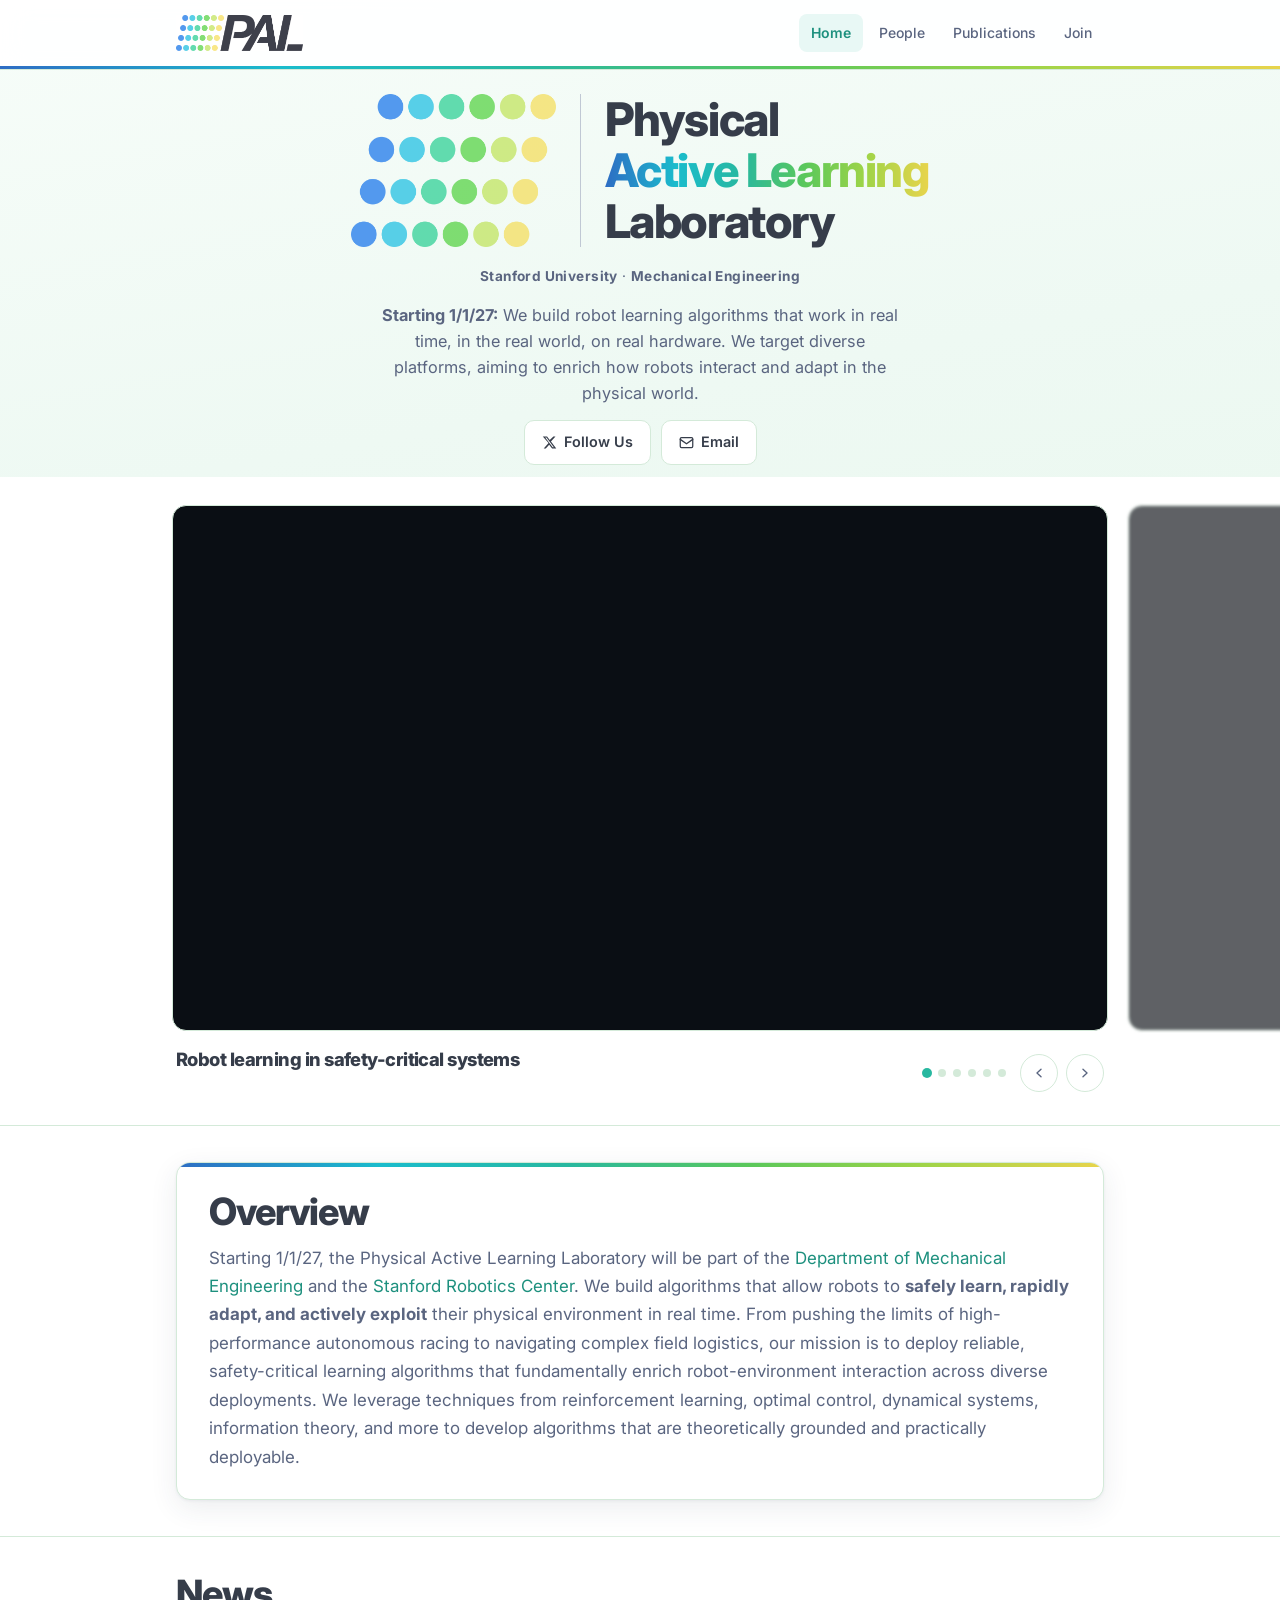
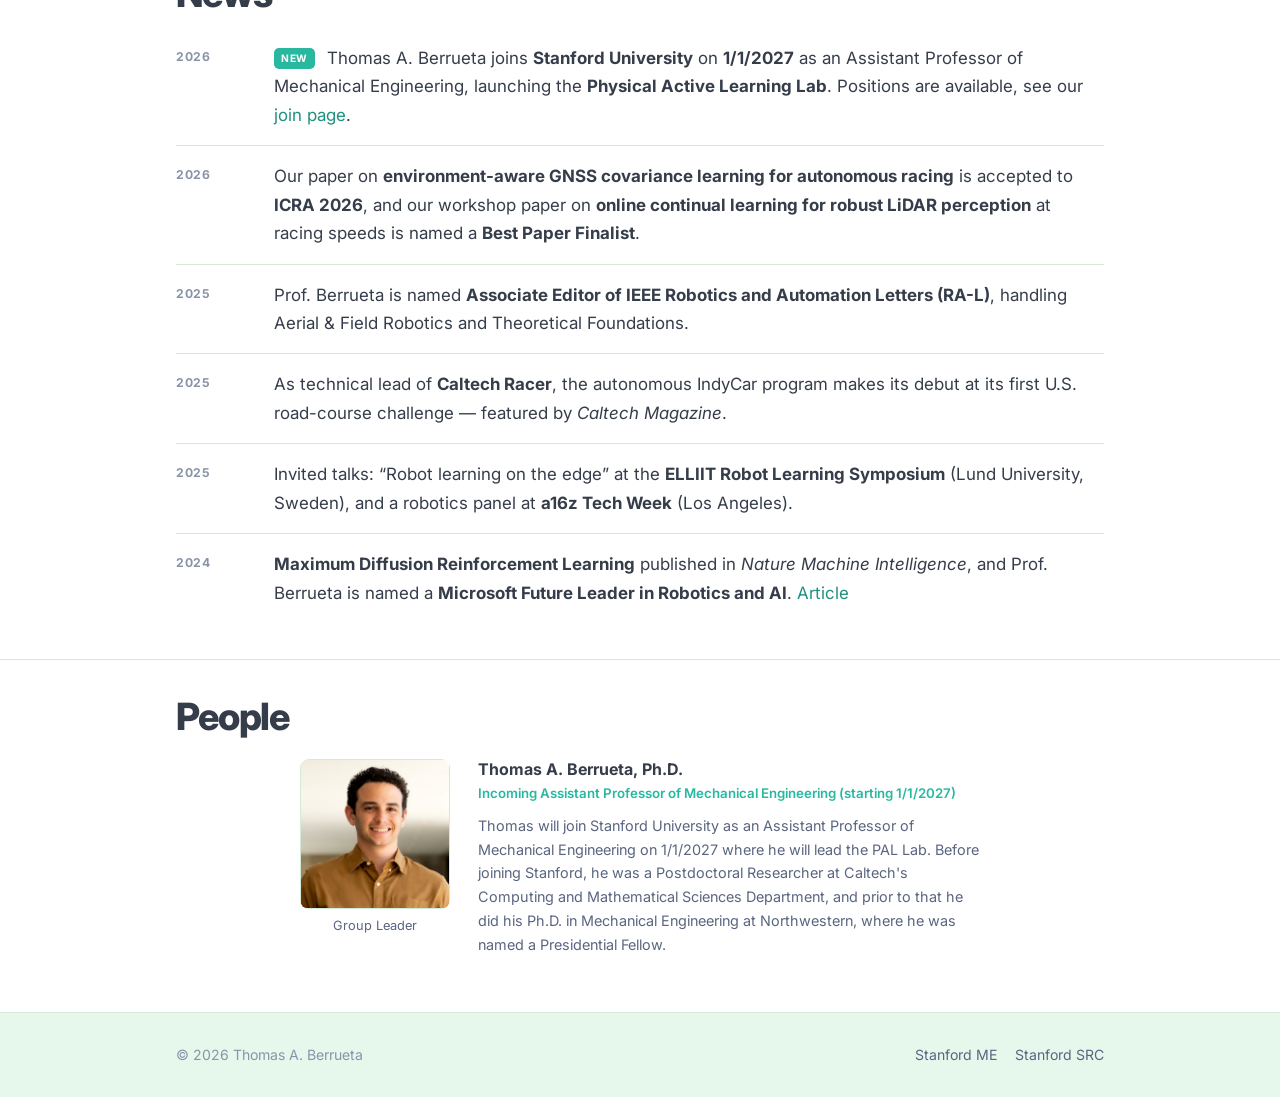
==== index.html @ 5a088f77 "Initial website commit" ====
<!DOCTYPE html>
<html lang="en">
<head>
  <meta charset="UTF-8" />
  <meta name="viewport" content="width=device-width, initial-scale=1.0" />
  <title>PAL Lab — Physical Active Learning Laboratory at Stanford</title>
  <meta name="description" content="The Physical Active Learning Laboratory at Stanford works on real-time robot learning on hardware." />
  <link rel="icon" type="image/png" href="assets/images/pal_symbol.png" />
  <link rel="preconnect" href="https://fonts.googleapis.com" />
  <link rel="preconnect" href="https://fonts.gstatic.com" crossorigin />
  <link href="https://fonts.googleapis.com/css2?family=Inter:ital,wght@0,400;0,500;0,600;0,700;0,800;1,700&display=swap" rel="stylesheet" />
  <link rel="stylesheet" href="assets/css/pal.css" />
</head>
<body>

  <!-- ── Header ──────────────────────────────────────────── -->
  <header class="site-header">
    <div class="wrap">
      <nav class="nav">
        <a href="#home" class="nav-logo" aria-label="PAL Lab home">
          <img src="assets/images/pal.png" alt="PAL Lab logo" />
        </a>
        <ul class="nav-links" id="navLinks">
          <li><a href="#home" class="active" data-section="home">Home</a></li>
          <li><a href="#people" data-section="people">People</a></li>
          <li><a href="publications.html">Publications</a></li>
          <li><a href="join.html">Join</a></li>
        </ul>
        <button class="nav-mobile-btn" id="mobileMenuBtn" aria-label="Open navigation">
          <svg width="22" height="22" viewBox="0 0 24 24" fill="none" stroke="currentColor" stroke-width="2" stroke-linecap="round">
            <line x1="3" y1="6" x2="21" y2="6"/><line x1="3" y1="12" x2="21" y2="12"/><line x1="3" y1="18" x2="21" y2="18"/>
          </svg>
        </button>
      </nav>
    </div>
    <div class="spectrum-bar"></div>
  </header>

  <div class="mobile-nav" id="mobileNav" aria-hidden="true">
    <button class="mobile-nav-close" id="mobileNavClose" aria-label="Close navigation">
      <svg width="22" height="22" viewBox="0 0 24 24" fill="none" stroke="currentColor" stroke-width="2" stroke-linecap="round">
        <line x1="18" y1="6" x2="6" y2="18"/><line x1="6" y1="6" x2="18" y2="18"/>
      </svg>
    </button>
    <a href="#home">Home</a>
    <a href="#people">People</a>
    <a href="publications.html">Publications</a>
    <a href="join.html">Join</a>
  </div>

  <main>

    <!-- ── Hero ────────────────────────────────────────────── -->
    <section class="hero" id="home">
      <div class="wrap">
        <div class="hero-lockup">
          <img src="assets/images/pal_symbol.png" alt="" class="hero-symbol" aria-hidden="true" />
          <div class="hero-sep"></div>
          <h1>Physical<br/><em>Active Learning</em><br/>Laboratory</h1>
        </div>
        <div class="hero-sub">
          <p class="hero-affiliation">
            <a href="https://stanford.edu/" target="_blank" rel="noopener"><b>Stanford University</b></a>
            &middot;
            <a href="https://me.stanford.edu/" target="_blank" rel="noopener"><b>Mechanical Engineering</b></a>
          </p>
          <p class="hero-tagline"><strong>Starting 1/1/27:</strong> We build robot learning algorithms that work in real time, in the real world, on real hardware. We target diverse platforms, aiming to enrich how robots interact and adapt in the physical world.</p>
          <div class="btn-row">
            <a class="btn" href="https://x.com/StanfordPALLab" target="_blank" rel="noopener">
              <svg viewBox="0 0 24 24" fill="currentColor" width="15" height="15"><path d="M18.244 2.25h3.308l-7.227 8.26 8.502 11.24H16.17l-4.714-6.231-5.401 6.231H2.74l7.73-8.835L1.254 2.25H8.08l4.261 5.635 5.903-5.635zm-1.161 17.52h1.833L7.084 4.126H5.117z"/></svg>
              Follow Us
            </a>
            <a class="btn" href="mailto:berrueta@stanford.edu">
              <svg viewBox="0 0 24 24" fill="none" stroke="currentColor" stroke-width="2" stroke-linecap="round" stroke-linejoin="round" width="15" height="15"><rect x="2" y="4" width="20" height="16" rx="2"/><path d="m2 7 10 7 10-7"/></svg>
              Email
            </a>
          </div>
        </div>
      </div>
    </section>

    <!-- ── Featured Carousel ─────────────────────────────────── -->
    <section id="featured">
      <div class="carousel" id="carousel">

        <div class="carousel-viewport">
          <div class="carousel-track" id="carouselTrack">

            <div class="carousel-slide active">
              <a href="https://www.caltech.edu/about/news/caltechs-autonomous-indycar-shows-promise-at-first-us-road-course-challenge" target="_blank" rel="noopener" class="slide-link">
                <div class="slide-media">
                  <video src="assets/videos/racing.mp4" autoplay muted loop playsinline></video>
                </div>
              </a>
            </div>

            <div class="carousel-slide">
              <a href="https://xingxingzuo.github.io/MM-SpatialAI/" target="_blank" rel="noopener" class="slide-link">
                <div class="slide-media">
                  <video src="assets/videos/lidar.mp4" autoplay muted loop playsinline></video>
                </div>
              </a>
            </div>

            <div class="carousel-slide">
              <a href="https://www.nature.com/articles/s42256-024-00829-3" target="_blank" rel="noopener" class="slide-link">
                <div class="slide-media">
                  <video src="assets/videos/maxdiff.mp4" autoplay muted loop playsinline></video>
                </div>
              </a>
            </div>

            <div class="carousel-slide">
              <a href="https://ieeexplore.ieee.org/document/10669222" target="_blank" rel="noopener" class="slide-link">
                <div class="slide-media">
                  <video src="assets/videos/darpaswarm.mp4" autoplay muted loop playsinline></video>
                </div>
              </a>
            </div>

            <div class="carousel-slide">
              <a href="https://www.science.org/doi/10.1126/science.abc6182" target="_blank" rel="noopener" class="slide-link">
                <div class="slide-media">
                  <video src="assets/videos/smarticles.mp4" autoplay muted loop playsinline></video>
                </div>
              </a>
            </div>

            <div class="carousel-slide">
              <a href="https://news.mit.edu/2022/microparticles-oscillating-current-1013" target="_blank" rel="noopener" class="slide-link">
                <div class="slide-media">
                  <video src="assets/videos/syncells.mp4" autoplay muted loop playsinline></video>
                </div>
              </a>
            </div>

          </div>
        </div>

        <div class="wrap">
          <div class="carousel-bottom">
            <div class="carousel-caption" id="carouselCaption">
              <div class="carousel-cap-item active">
                <h3><a href="https://www.caltech.edu/about/news/caltechs-autonomous-indycar-shows-promise-at-first-us-road-course-challenge" target="_blank" rel="noopener">Robot learning in safety-critical systems</a></h3>
              </div>
              <div class="carousel-cap-item">
                <h3><a href="https://xingxingzuo.github.io/MM-SpatialAI/" target="_blank" rel="noopener">Active perception in hardware</a></h3>
              </div>
              <div class="carousel-cap-item">
                <h3><a href="https://www.nature.com/articles/s42256-024-00829-3" target="_blank" rel="noopener">Online reinforcement learning</a></h3>
              </div>
              <div class="carousel-cap-item">
                <h3><a href="https://ieeexplore.ieee.org/document/10669222" target="_blank" rel="noopener">Multi-agent planning and control</a></h3>
              </div>
              <div class="carousel-cap-item">
                <h3><a href="https://www.science.org/doi/10.1126/science.abc6182" target="_blank" rel="noopener">Physics-informed control of complex systems</a></h3>
              </div>
              <div class="carousel-cap-item">
                <h3><a href="https://news.mit.edu/2022/microparticles-oscillating-current-1013" target="_blank" rel="noopener">Statistical mechanics of microrobotic systems</a></h3>
              </div>
            </div>

            <div class="carousel-nav">
              <div class="carousel-dots" id="carouselDots"></div>
              <div class="carousel-btns">
                <button class="carousel-ctrl" id="carouselPrev" aria-label="Previous">
                  <svg viewBox="0 0 20 20" fill="currentColor"><path fill-rule="evenodd" d="M12.79 5.23a.75.75 0 01-.02 1.06L8.832 10l3.938 3.71a.75.75 0 11-1.04 1.08l-4.5-4.25a.75.75 0 010-1.08l4.5-4.25a.75.75 0 011.06.02z" clip-rule="evenodd"/></svg>
                </button>
                <button class="carousel-ctrl" id="carouselNext" aria-label="Next">
                  <svg viewBox="0 0 20 20" fill="currentColor"><path fill-rule="evenodd" d="M7.21 14.77a.75.75 0 01.02-1.06L11.168 10 7.23 6.29a.75.75 0 111.04-1.08l4.5 4.25a.75.75 0 010 1.08l-4.5 4.25a.75.75 0 01-1.06-.02z" clip-rule="evenodd"/></svg>
                </button>
              </div>
            </div>
          </div>
        </div>

      </div>
    </section>

    <!-- ── Overview ──────────────────────────────────────────── -->
    <section id="overview" class="text-section">
      <div class="wrap">
        <div class="overview-card">
          <h2 class="section-title">Overview</h2>
          <p>
            Starting 1/1/27, the Physical Active Learning Laboratory will be part of the
            <a href="https://me.stanford.edu/" target="_blank" rel="noopener">Department of Mechanical Engineering</a>
            and the <a href="https://src.stanford.edu/" target="_blank" rel="noopener">Stanford Robotics Center</a>.
            We build algorithms that allow robots to <b>safely learn, rapidly adapt, and actively exploit</b> their physical environment in real time. From pushing the limits of high-performance autonomous racing to navigating complex field logistics, our mission is to deploy reliable, safety-critical learning algorithms that fundamentally enrich robot-environment interaction across diverse deployments. We leverage techniques from reinforcement learning, optimal control, dynamical systems, information theory, and more to develop algorithms that are theoretically grounded and practically deployable.
          </p>
        </div>
      </div>
    </section>

    <!-- ── News ──────────────────────────────────────────────── -->
    <section id="news">
      <div class="wrap">
        <h2 class="section-title">News</h2>
        <ul class="news-list">
          <li class="news-item">
            <span class="news-date">2026</span>
            <p class="news-body">
              <span class="news-tag">NEW</span>
              Thomas A. Berrueta joins <strong>Stanford University</strong> on <strong>1/1/2027</strong> as an Assistant Professor of Mechanical Engineering, launching the <strong>Physical Active Learning Lab</strong>. Positions are available, see our <a href="join.html">join page</a>.
            </p>
          </li>
          <li class="news-item">
            <span class="news-date">2026</span>
            <p class="news-body">
              Our paper on <strong>environment-aware GNSS covariance learning for autonomous racing</strong> is accepted to <strong>ICRA 2026</strong>, and our workshop paper on <strong>online continual learning for robust LiDAR perception</strong> at racing speeds is named a <strong>Best Paper Finalist</strong>.
            </p>
          </li>
          <li class="news-item">
            <span class="news-date">2025</span>
            <p class="news-body">
              Prof. Berrueta is named <strong>Associate Editor of IEEE Robotics and Automation Letters (RA-L)</strong>, handling Aerial &amp; Field Robotics and Theoretical Foundations.
            </p>
          </li>
          <li class="news-item">
            <span class="news-date">2025</span>
            <p class="news-body">
              As technical lead of <strong>Caltech Racer</strong>, the autonomous IndyCar program makes its debut at its first U.S. road-course challenge — featured by <em>Caltech Magazine</em>.
            </p>
          </li>
          <li class="news-item">
            <span class="news-date">2025</span>
            <p class="news-body">
              Invited talks: &ldquo;Robot learning on the edge&rdquo; at the <strong>ELLIIT Robot Learning Symposium</strong> (Lund University, Sweden), and a robotics panel at <strong>a16z Tech Week</strong> (Los Angeles).
            </p>
          </li>
          <li class="news-item">
            <span class="news-date">2024</span>
            <p class="news-body">
              <strong>Maximum Diffusion Reinforcement Learning</strong> published in <em>Nature Machine Intelligence</em>, and Prof. Berrueta is named a <strong>Microsoft Future Leader in Robotics and AI</strong>. <a href="https://doi.org/10.1038/s42256-024-00829-3" target="_blank" rel="noopener">Article</a>
            </p>
          </li>
        </ul>
      </div>
    </section>

    <!-- ── People ─────────────────────────────────────────────── -->
    <section id="people">
      <div class="wrap">
        <h2 class="section-title">People</h2>
        <a href="https://tberrueta.github.io" target="_blank" rel="noopener" class="pi-card">
          <div class="pi-photo-col">
            <div class="pi-photo-wrap">
              <img src="assets/images/ThomasBerrueta.jpg" alt="Thomas A. Berrueta" class="pi-photo" />
            </div>
            <p class="pi-photo-label">Group Leader</p>
          </div>
          <div class="pi-bio">
            <p class="pi-name">Thomas A. Berrueta, Ph.D.</p>
            <p class="pi-role">Incoming Assistant Professor of Mechanical Engineering (starting 1/1/2027)</p>
            <p class="pi-text">Thomas will join Stanford University as an Assistant Professor of Mechanical Engineering on 1/1/2027 where he will lead the PAL Lab. Before joining Stanford, he was a Postdoctoral Researcher at Caltech's Computing and Mathematical Sciences Department, and prior to that he did his Ph.D. in Mechanical Engineering at Northwestern, where he was named a Presidential Fellow.</p>
          </div>
        </a>

        <div class="people-grid">
          <!-- Lab members added here as the group grows -->
        </div>

      </div>
    </section>

  </main>

  <!-- ── Footer ────────────────────────────────────────────── -->
  <footer class="site-footer">
    <div class="wrap">
      <div class="foot-inner">
        <span>&copy; <span id="foot-year"></span> Thomas A. Berrueta</span>
        <div class="foot-links">
          <a href="https://me.stanford.edu/" target="_blank" rel="noopener">Stanford ME</a>
          <a href="https://src.stanford.edu/" target="_blank" rel="noopener">Stanford SRC</a>
        </div>
      </div>
    </div>
  </footer>

  <script>
    /* ── Mobile nav ── */
    const btn   = document.getElementById('mobileMenuBtn');
    const mnav  = document.getElementById('mobileNav');
    const close = document.getElementById('mobileNavClose');
    const openM  = () => { mnav.classList.add('open'); mnav.setAttribute('aria-hidden','false'); };
    const shutM  = () => { mnav.classList.remove('open'); mnav.setAttribute('aria-hidden','true'); };
    btn.addEventListener('click', openM);
    close.addEventListener('click', shutM);
    mnav.addEventListener('click', e => { if (e.target === mnav) shutM(); });
    document.addEventListener('keydown', e => { if (e.key === 'Escape') shutM(); });
    mnav.querySelectorAll('a').forEach(a => a.addEventListener('click', shutM));

    /* ── Active nav link on scroll ── */
    const navLinks = document.querySelectorAll('[data-section]');
    const sections = ['home','featured','overview','news','people'].map(id => document.getElementById(id));
    const sectionMap = { home:'home', featured:'home', overview:'home', news:'home', people:'people' };

    const obs = new IntersectionObserver(entries => {
      entries.forEach(entry => {
        if (entry.isIntersecting) {
          const key = sectionMap[entry.target.id] || entry.target.id;
          navLinks.forEach(a => a.classList.toggle('active', a.dataset.section === key));
        }
      });
    }, { rootMargin: '-30% 0px -60% 0px' });
    sections.forEach(s => { if (s) obs.observe(s); });
    document.getElementById('foot-year').textContent = new Date().getFullYear();

    /* ── Carousel ── */
    (function () {
      const track    = document.getElementById('carouselTrack');
      const slides   = Array.from(track.children);
      const caps     = Array.from(document.getElementById('carouselCaption').children);
      const dotsWrap = document.getElementById('carouselDots');
      const count    = slides.length;
      let index = 0, timer;

      slides.forEach((_, i) => {
        const d = document.createElement('button');
        d.className = 'carousel-dot' + (i === 0 ? ' active' : '');
        d.setAttribute('aria-label', 'Go to slide ' + (i + 1));
        d.addEventListener('click', () => { go(i); reset(); });
        dotsWrap.appendChild(d);
      });
      const dots = Array.from(dotsWrap.children);

      const viewport = document.querySelector('.carousel-viewport');
      const PEEK_GAP = 20;

      function peekOffset(i) {
        const slideW = slides[0].offsetWidth;
        const center = (viewport.clientWidth - slideW) / 2;
        return center - i * (slideW + PEEK_GAP);
      }

      function go(i) {
        index = (i + count) % count;
        track.style.transform = 'translateX(' + peekOffset(index) + 'px)';
        slides.forEach((s, k) => s.classList.toggle('active', k === index));
        caps.forEach((c, k)   => c.classList.toggle('active', k === index));
        dots.forEach((d, k)   => d.classList.toggle('active', k === index));
      }
      function next()  { go(index + 1); }
      function prev()  { go(index - 1); }
      function reset() { clearInterval(timer); timer = setInterval(next, 8000); }

      document.getElementById('carouselNext').addEventListener('click', () => { next(); reset(); });
      document.getElementById('carouselPrev').addEventListener('click', () => { prev(); reset(); });
      window.addEventListener('resize', () => {
        track.style.transition = 'none';
        track.style.transform = 'translateX(' + peekOffset(index) + 'px)';
        requestAnimationFrame(() => { track.style.transition = ''; });
      });
      track.style.transition = 'none';
      go(0);
      requestAnimationFrame(() => { track.style.transition = ''; });
      reset();
    })();
  </script>
</body>
</html>
---- assets/css/pal.css ----
/* ============================================================
   PAL Lab — Physical Active Learning Laboratory at Stanford
   Visual identity derived from pal.png
   No build step. No framework.
   ============================================================ */

@import url('https://fonts.googleapis.com/css2?family=Inter:ital,wght@0,400;0,500;0,600;0,700;0,800;1,700&display=swap');

/* ── Palette & tokens ───────────────────────────────────── */
:root {
  /* Spectrum from pal.png dot grid (left → right) */
  --blue:         #2E6DC4;
  --cyan:         #1ABCCC;
  --teal:         #28B8A0;
  --green:        #5BC85A;
  --ygreen:       #9DD448;
  --yellow:       #E8D44C;

  /* Charcoal from PAL logotype */
  --charcoal:     #363D4A;

  /* Surfaces */
  --bg:           #f2fbf5;
  --bg-card:      #ffffff;
  --bg-soft:      #e6f7ec;
  --border:       #d4ead9;

  /* Text */
  --text:         #363D4A;
  --text-soft:    #5A6580;
  --text-faint:   #8A94A8;

  /* Primary accent = teal (center of spectrum = Physical Active Learning) */
  --accent:       #28B8A0;
  --accent-soft:  #e8f8f5;
  --accent-deep:  #1d907e;

  /* Spectrum gradient shorthand */
  --spectrum: linear-gradient(90deg,
    #2E6DC4 0%, #1ABCCC 22%, #28B8A0 42%,
    #5BC85A 62%, #9DD448 80%, #E8D44C 100%);

  --radius:     14px;
  --radius-sm:  9px;
  --maxw:       1000px;
  --shadow:     0 1px 3px rgba(40,50,80,.06), 0 8px 28px rgba(40,50,80,.09);
  --shadow-sm:  0 1px 2px rgba(40,50,80,.05), 0 3px 10px rgba(40,50,80,.07);
  --header-bg:  rgba(255,255,255,.92);
}

/* ── Reset ─────────────────────────────────────────────── */
*, *::before, *::after { box-sizing: border-box; }
html { scroll-behavior: smooth; -webkit-text-size-adjust: 100%; }
body {
  margin: 0;
  font-family: 'Inter', system-ui, -apple-system, 'Segoe UI', sans-serif;
  font-size: clamp(15px, 0.94rem + 0.15vw, 17px);
  line-height: 1.68;
  color: var(--text);
  background: linear-gradient(170deg, #f7fdf9 0%, #eef9f3 45%, #e8f7ed 100%) fixed;
  -webkit-font-smoothing: antialiased;
  text-rendering: optimizeLegibility;
}
img  { max-width: 100%; height: auto; display: block; }
a    { color: var(--accent-deep); text-decoration: none; }
a:hover { text-decoration: underline; }
p { margin: 0 0 1em; }
p:last-child { margin-bottom: 0; }

h1, h2, h3, h4 {
  font-family: 'Inter', sans-serif;
  font-weight: 800;
  line-height: 1.13;
  color: var(--charcoal);
  letter-spacing: -0.03em;
  margin: 0 0 0.5em;
}

.wrap {
  width: 100%; max-width: var(--maxw);
  margin: 0 auto; padding: 0 36px;
}

/* ── Spectrum bar ────────────────────────────────────────── */
.spectrum-bar {
  height: 3px;
  background: var(--spectrum);
  border: none;
  margin: 0;
}

/* ── Navigation ──────────────────────────────────────────── */
.site-header {
  position: sticky; top: 0; z-index: 100;
  background: var(--header-bg);
  backdrop-filter: saturate(180%) blur(14px);
  -webkit-backdrop-filter: saturate(180%) blur(14px);
  border-bottom: 1px solid var(--border);
}

.nav {
  display: flex; align-items: center; justify-content: space-between;
  height: 66px;
}

.nav-logo {
  display: flex; align-items: center; gap: 10px;
  text-decoration: none; flex-shrink: 0;
}
.nav-logo img { height: 36px; width: auto; }
.nav-logo:hover { opacity: 0.82; text-decoration: none; }

.nav-links {
  display: flex; align-items: center; gap: 4px;
  list-style: none; margin: 0; padding: 0;
}
.nav-links a {
  display: block; color: var(--text-soft);
  font-size: 0.875rem; font-weight: 500;
  padding: 7px 12px; border-radius: 8px;
  transition: color .14s, background .14s;
}
.nav-links a:hover { color: var(--charcoal); background: var(--bg-soft); text-decoration: none; }
.nav-links a.active { color: var(--accent-deep); background: var(--accent-soft); font-weight: 600; }
.nav-links .nav-contact {
  display: inline-flex; align-items: center; gap: 6px;
  background: var(--teal); color: #fff; border-radius: 9px;
  padding: 7px 14px; margin-left: 6px; font-weight: 600; font-size: 0.875rem;
  transition: background .14s;
}
.nav-links .nav-contact:hover { background: var(--accent-deep); text-decoration: none; color: #fff; }

.nav-mobile-btn {
  display: none; padding: 8px; background: none;
  border: 1px solid var(--border); border-radius: 8px;
  cursor: pointer; color: var(--text-soft);
}
.nav-mobile-btn svg { display: block; }

/* Mobile overlay */
.mobile-nav {
  display: none; position: fixed; inset: 0; z-index: 200;
  background: rgba(247,249,252,.97);
  backdrop-filter: blur(16px); -webkit-backdrop-filter: blur(16px);
  flex-direction: column; align-items: center; justify-content: center; gap: 2.2rem;
}
.mobile-nav.open { display: flex; }
.mobile-nav a {
  font-size: 1.6rem; font-weight: 800; color: var(--charcoal);
  letter-spacing: -0.03em;
}
.mobile-nav a:hover { color: var(--accent-deep); text-decoration: none; }
.mobile-nav-close {
  position: absolute; top: 18px; right: 18px;
  background: none; border: 1px solid var(--border);
  border-radius: 8px; padding: 8px; cursor: pointer; color: var(--text-soft);
}

@media (max-width: 700px) {
  .nav-links { display: none; }
  .nav-mobile-btn { display: block; }
}

/* ── Hero ────────────────────────────────────────────────── */
.hero {
  padding: 24px 0 12px;
}

.hero-lockup {
  display: flex; align-items: flex-start;
  width: fit-content; margin: 0 auto;
}
.hero-symbol {
  height: calc(3.3 * clamp(1.75rem, 1.1rem + 2.4vw, 2.9rem));
  width: auto; flex-shrink: 0; object-fit: contain;
}
.hero-sep {
  width: 1px;
  height: calc(3.3 * clamp(1.75rem, 1.1rem + 2.4vw, 2.9rem));
  background: #c0c8d4; flex-shrink: 0; margin: 0 24px;
}
.hero h1 {
  font-size: clamp(1.75rem, 1.1rem + 2.4vw, 2.9rem);
  margin: 0; line-height: 1.1; text-align: left;
}
.hero h1 em {
  font-style: normal;
  background: var(--spectrum);
  -webkit-background-clip: text;
  -webkit-text-fill-color: transparent;
  background-clip: text;
}
.hero-sub {
  display: flex; flex-direction: column; align-items: center;
  gap: 14px; margin-top: 18px;
}
.hero-affiliation {
  font-size: 0.85rem; color: var(--text-soft);
  margin: 0; letter-spacing: 0.03em; text-align: center;
}
.hero-affiliation a { color: var(--text-soft); text-decoration: none; }
.hero-affiliation a:hover { color: var(--accent-deep); }
.hero-tagline {
  font-size: 1.02rem; color: var(--text-soft);
  margin: 0; line-height: 1.6; max-width: 52ch; text-align: center;
}

@media (max-width: 600px) {
  .hero-lockup { align-items: center; }
  .hero-symbol { height: 52px; }
  .hero-sep { height: 52px; margin: 0 14px; }
  .hero h1 { font-size: 1.3rem; }
}

@media (max-width: 480px) {
  /* Carousel: tighter padding so video and controls stay in sync on small phones */
  .carousel-slide { min-width: calc(100vw - 32px); }
  .carousel .wrap { padding: 0 16px; }
}

/* ── Buttons ─────────────────────────────────────────────── */
.btn-row { display: flex; flex-wrap: wrap; gap: 10px; }

.btn {
  display: inline-flex; align-items: center; gap: 7px;
  padding: 9px 17px; border-radius: 10px;
  font-size: 0.9rem; font-weight: 600;
  border: 1.5px solid var(--border);
  background: var(--bg-card); color: var(--text);
  cursor: pointer; white-space: nowrap;
  transition: border-color .14s, background .14s, color .14s;
  text-decoration: none;
}
.btn:hover {
  border-color: var(--accent); background: var(--accent-soft);
  color: var(--accent-deep); text-decoration: none;
}
.btn svg { width: 15px; height: 15px; flex-shrink: 0; }
.btn.primary {
  background: var(--teal); border-color: var(--teal); color: #fff;
}
.btn.primary:hover {
  background: var(--accent-deep); border-color: var(--accent-deep); color: #fff;
}

/* ── Sections ────────────────────────────────────────────── */
section { padding: 36px 0; scroll-margin-top: 66px; }
section + section { border-top: 1px solid var(--border); }
#featured { border-top: none; background: var(--bg-card); padding: 28px 0; overflow: hidden; }

.section-label {
  font-size: 0.71rem; font-weight: 700; letter-spacing: 0.14em;
  text-transform: uppercase; color: var(--teal); margin: 0 0 14px;
}
.section-title {
  font-size: clamp(1.55rem, 1.1rem + 1.9vw, 2.35rem);
  margin: 0 0 10px;
}
.section-lead {
  color: var(--text-soft); font-size: 1.02rem;
  max-width: 60ch; margin: 0 0 32px; line-height: 1.7;
}
.text-section p { color: var(--text-soft); }

/* ── Carousel ────────────────────────────────────────────── */
.carousel { position: relative; }
.carousel-viewport { width: 100%; }
.carousel-track {
  display: flex;
  gap: 20px;
  transition: transform .55s cubic-bezier(.22,.61,.36,1);
}
.carousel-slide {
  min-width: min(936px, calc(100vw - 64px));
  flex-shrink: 0;
  filter: blur(1.5px);
  opacity: 0.65;
  transition: filter .5s ease, opacity .5s ease;
}
.carousel-slide.active {
  filter: blur(0);
  opacity: 1;
}
.slide-media {
  aspect-ratio: 16 / 9; width: 100%;
  background: #0a0e14; overflow: hidden;
  border: 1px solid var(--border); border-radius: var(--radius);
}
.slide-media video { width: 100%; height: 100%; object-fit: cover; display: block; }

.carousel-bottom {
  display: flex; align-items: center; justify-content: space-between;
  gap: 18px; margin-top: 18px;
}
.carousel-caption { min-height: 48px; position: relative; flex: 1; }
.carousel-cap-item {
  position: absolute; inset: 0; opacity: 0; pointer-events: none;
  transition: opacity .4s ease;
}
.carousel-cap-item.active { opacity: 1; pointer-events: auto; position: relative; }
.carousel-cap-item h3 { font-size: 1.15rem; margin: 0; color: var(--charcoal); }
.carousel-cap-item h3 a { color: var(--charcoal); text-decoration: none; }
.carousel-cap-item h3 a:hover { color: var(--accent-deep); text-decoration: underline; }
.slide-link { display: block; }

.carousel-nav { display: flex; align-items: center; gap: 14px; flex-shrink: 0; }
.carousel-dots { display: flex; gap: 7px; }
.carousel-dot {
  width: 8px; height: 8px; border-radius: 50%; padding: 0;
  border: none; background: var(--border); cursor: pointer;
  transition: background .2s, transform .2s;
}
.carousel-dot.active { background: var(--teal); transform: scale(1.25); }
.carousel-btns { display: flex; gap: 8px; }
.carousel-ctrl {
  display: inline-flex; align-items: center; justify-content: center;
  width: 38px; height: 38px; border-radius: 50%;
  border: 1.5px solid var(--border); background: var(--bg-card);
  color: var(--text-soft); cursor: pointer;
  transition: border-color .14s, color .14s, background .14s;
}
.carousel-ctrl:hover { border-color: var(--accent); color: var(--accent-deep); background: var(--accent-soft); }
.carousel-ctrl svg { width: 18px; height: 18px; }

@media (max-width: 560px) {
  .carousel-bottom { flex-direction: column; align-items: flex-start; gap: 14px; }
}

/* ── News ────────────────────────────────────────────────── */
.news-list { list-style: none; margin: 12px 0 0; padding: 0; }
.news-item {
  display: grid; grid-template-columns: 78px 1fr;
  gap: 20px; padding: 16px 0; border-bottom: 1px solid var(--border);
}
.news-item:last-child { border-bottom: none; }
.news-date {
  font-size: 0.76rem; font-weight: 700; text-transform: uppercase;
  letter-spacing: 0.05em; color: var(--text-faint); padding-top: 3px;
  white-space: nowrap;
}
.news-body { margin: 0; color: var(--text); }
.news-body a { color: var(--accent-deep); }
.news-tag {
  display: inline-block; background: var(--teal); color: #fff;
  font-size: 0.64rem; font-weight: 700; letter-spacing: 0.06em;
  padding: 2px 7px; border-radius: 5px; margin-right: 7px; vertical-align: 2px;
}

/* ── Publications ────────────────────────────────────────── */
.pub-year-group { margin-bottom: 4px; }

.pub-year-heading {
  font-size: 0.7rem; font-weight: 700; letter-spacing: 0.11em;
  text-transform: uppercase; color: var(--text-faint);
  padding: 22px 0 10px; border-bottom: 2px solid var(--border);
  margin: 0 0 4px;
}
.pub {
  padding: 15px 0; border-bottom: 1px solid var(--border);
}
.pub:last-child { border-bottom: none; }

.pub-title {
  display: block; font-weight: 700; color: var(--charcoal);
  font-size: 0.97rem; margin-bottom: 4px; line-height: 1.4;
}
.pub-authors { color: var(--text-soft); font-size: 0.88rem; margin-bottom: 2px; }
.pub-authors strong { color: var(--charcoal); font-weight: 700; }
.pub-venue { color: var(--text-soft); font-size: 0.88rem; font-style: italic; }
.pub-tags { display: flex; flex-wrap: wrap; gap: 7px; margin-top: 10px; }

.tag {
  display: inline-flex; align-items: center;
  padding: 3px 11px; border-radius: 6px;
  font-size: 0.73rem; font-weight: 700; color: #fff;
  letter-spacing: 0.02em; transition: opacity .14s;
  text-decoration: none;
}
.tag:hover { opacity: .80; text-decoration: none; }
.tag.pdf     { background: #2f8f4e; }
.tag.bib     { background: #2E6DC4; }
.tag.article { background: #c98a1a; }
.tag.vid     { background: #7a4fb0; }
.tag.code    { background: #b4453a; }
.tag.thesis  { background: #5A6580; }

/* ── People grid ─────────────────────────────────────────── */
.people-grid {
  display: grid;
  grid-template-columns: repeat(4, 140px);
  gap: 20px; margin-top: 16px;
}
/* ── PI featured card ────────────────────────────────────── */
a.pi-card {
  display: flex; align-items: flex-start; gap: 28px;
  max-width: 680px; margin: 20px auto 0;
  text-decoration: none; color: inherit;
}
.pi-photo-col { flex-shrink: 0; display: flex; flex-direction: column; align-items: center; }
.pi-photo-wrap { overflow: hidden; border-radius: var(--radius-sm); }
.pi-photo-label { font-size: 0.8rem; color: var(--text-soft); margin: 6px 0 0; text-align: center; }
.pi-photo {
  width: 150px; height: 150px;
  object-fit: cover; object-position: top center; display: block;
  border: 1px solid var(--border);
  transition: transform 0.25s ease;
}
a.pi-card:hover .pi-photo { transform: scale(1.05); }
.pi-bio { flex: 1; text-align: left; }
.pi-name { font-size: 1rem; font-weight: 700; color: var(--charcoal); margin: 0 0 2px; line-height: 1.3; }
.pi-role { font-size: 0.83rem; color: var(--teal); font-weight: 600; margin: 0 0 10px; }
.pi-text { font-size: 0.9rem; color: var(--text-soft); margin: 0; line-height: 1.65; }
@media (max-width: 520px) {
  a.pi-card { flex-direction: column; align-items: center; }
  .pi-bio { text-align: left; width: 100%; }
}

/* ── Lab member grid (future) ────────────────────────────── */
a.person-card { text-decoration: none; color: inherit; }
.person-photo-wrap {
  overflow: hidden; border-radius: var(--radius-sm); margin-bottom: 8px;
}
.person-photo {
  width: 100%; aspect-ratio: 1 / 1; object-fit: cover; object-position: top center;
  display: block; border: 1px solid var(--border);
  transition: transform 0.25s ease;
}
.person-card:hover .person-photo { transform: scale(1.05); }
.person-name {
  font-size: 0.88rem; font-weight: 700; color: var(--charcoal);
  margin: 0 0 2px; line-height: 1.3;
}
.person-role { font-size: 0.8rem; color: var(--text-soft); margin: 0; }
.people-join { margin-top: 20px; font-size: 0.88rem; color: var(--text-soft); }

/* ── Overview card ───────────────────────────────────────── */
.overview-card {
  background: var(--bg-card); border: 1px solid var(--border);
  border-radius: var(--radius); padding: 28px 32px;
  position: relative; overflow: hidden;
  box-shadow: var(--shadow);
}
.overview-card::before {
  content: ''; position: absolute; top: 0; left: 0; right: 0; height: 4px;
  background: var(--spectrum);
}
.overview-card .section-title { margin-bottom: 10px; }
.overview-card p { color: var(--text-soft); margin: 0; }

/* ── Join callout ─────────────────────────────────────────── */
.join-callout {
  background: var(--bg-card); border: 1px solid var(--border);
  border-radius: var(--radius); padding: 32px 36px;
  position: relative; overflow: hidden;
  box-shadow: var(--shadow); margin-top: 36px;
}
.join-callout::before {
  content: ''; position: absolute; top: 0; left: 0; right: 0; height: 4px;
  background: var(--spectrum);
}
.join-callout h3 { font-size: 1.25rem; margin: 0 0 10px; }
.join-callout p  { color: var(--text-soft); margin: 0 0 18px; }

/* ── Contact ─────────────────────────────────────────────── */
.contact-block { margin-bottom: 32px; }
.contact-block:last-child { margin-bottom: 0; }
.contact-block h3 { font-size: 1.05rem; margin: 0 0 8px; }
.contact-block p { color: var(--text-soft); margin: 0 0 14px; max-width: 70ch; }

.funding-list {
  list-style: none; margin: 4px 0 0; padding: 0;
  display: flex; flex-direction: column; gap: 9px;
}
.funding-list li { display: flex; align-items: baseline; gap: 9px; }
.funding-list li::before {
  content: '→'; color: var(--teal); font-weight: 700; flex-shrink: 0;
}
.funding-list a { color: var(--accent-deep); font-weight: 500; }
.funding-list a:hover { text-decoration: underline; }

/* ── Page hero (inner pages) ──────────────────────────────── */
.page-hero {
  padding: 56px 0 48px;
  position: relative; overflow: hidden;
  border-bottom: 1px solid var(--border);
}
.page-hero-dots {
  position: absolute; inset: 0; pointer-events: none;
  background-image:
    radial-gradient(circle, rgba(28,188,204,0.12) 2px, transparent 2px);
  background-size: 28px 28px;
  mask-image: radial-gradient(ellipse 60% 100% at 100% 50%, black 10%, transparent 70%);
  -webkit-mask-image: radial-gradient(ellipse 60% 100% at 100% 50%, black 10%, transparent 70%);
}
.page-hero .wrap { position: relative; }
.page-hero h1 { font-size: clamp(1.9rem, 1.3rem + 2.4vw, 3.1rem); margin: 0 0 14px; }
.page-hero .lead {
  color: var(--text-soft); max-width: 60ch; font-size: 1.06rem; margin: 0; line-height: 1.7;
}

/* ── Footer ──────────────────────────────────────────────── */
.site-footer {
  border-top: 1px solid var(--border); background: var(--bg-soft);
  padding: 30px 0; margin-top: 4px;
  color: var(--text-faint); font-size: 0.88rem;
}
.foot-inner {
  display: flex; flex-wrap: wrap;
  justify-content: space-between; gap: 12px; align-items: center;
}
.foot-links { display: flex; gap: 18px; flex-wrap: wrap; }
.foot-links a { color: var(--text-soft); }
.foot-links a:hover { color: var(--accent-deep); text-decoration: none; }

/* ── Responsive ──────────────────────────────────────────── */
@media (max-width: 560px) {
  .wrap { padding: 0 20px; }
  section { padding: 28px 0; }
  .news-item { grid-template-columns: 1fr; gap: 4px; }
  .news-date { padding-top: 0; }
  .people-grid { grid-template-columns: repeat(3, 1fr); width: 100%; }
  .slide-media { max-height: 175px; }
}
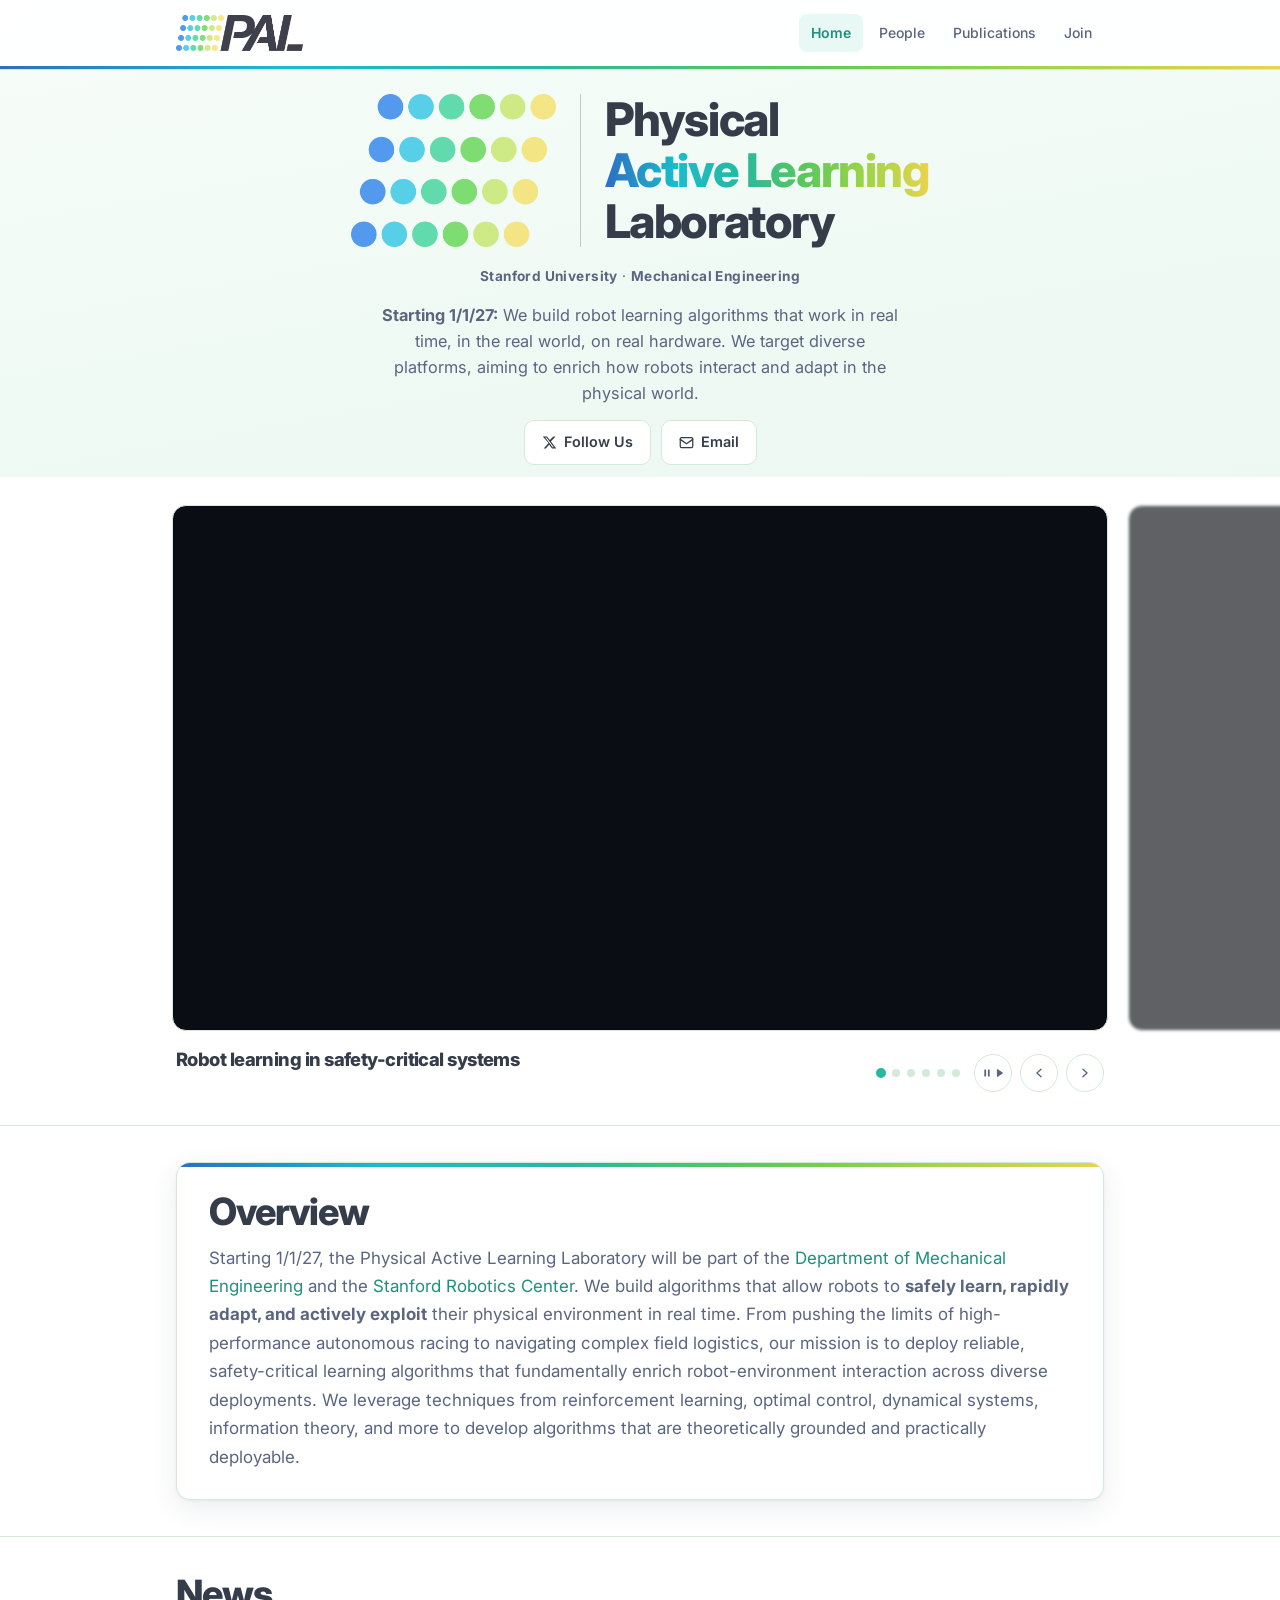
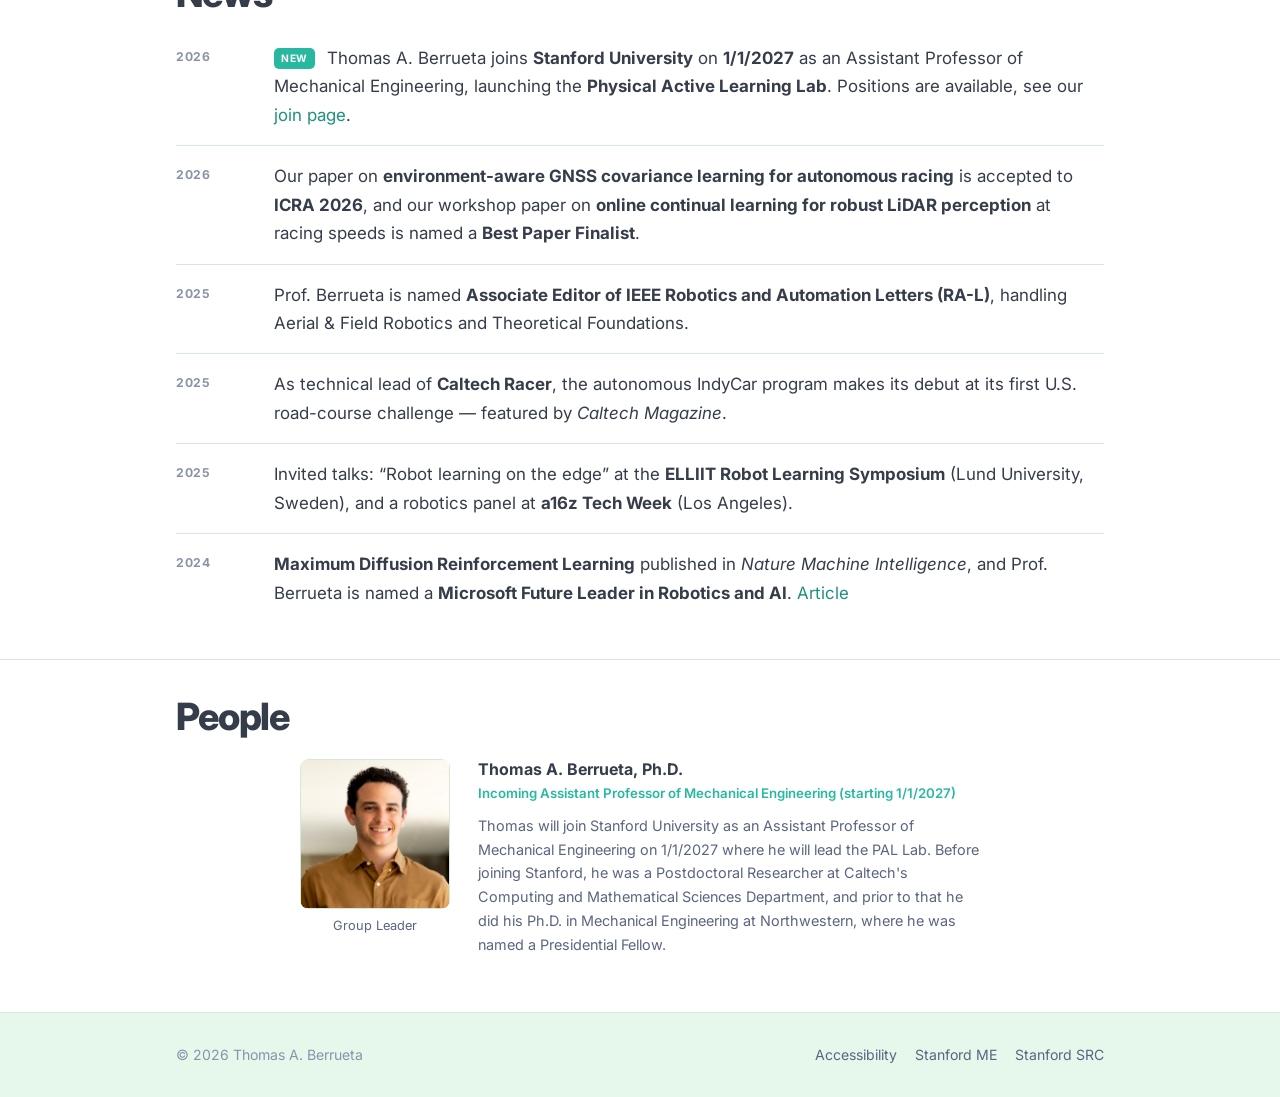
==== commit 12102dc7: "update for stanford compliance" ====
--- a/index.html
+++ b/index.html
@@ -163,6 +163,10 @@
             <div class="carousel-nav">
               <div class="carousel-dots" id="carouselDots"></div>
               <div class="carousel-btns">
+                <button class="carousel-ctrl" id="carouselPause" aria-label="Pause carousel" aria-pressed="false">
+                  <svg id="pauseIcon" viewBox="0 0 20 20" fill="currentColor"><rect x="5.5" y="4" width="3" height="12" rx="1"/><rect x="11.5" y="4" width="3" height="12" rx="1"/></svg>
+                  <svg id="playIcon" viewBox="0 0 20 20" fill="currentColor" hidden><path d="M6.5 4.5a1 1 0 011.53-.848l8 5.5a1 1 0 010 1.696l-8 5.5A1 1 0 016.5 15.5v-11z"/></svg>
+                </button>
                 <button class="carousel-ctrl" id="carouselPrev" aria-label="Previous">
                   <svg viewBox="0 0 20 20" fill="currentColor"><path fill-rule="evenodd" d="M12.79 5.23a.75.75 0 01-.02 1.06L8.832 10l3.938 3.71a.75.75 0 11-1.04 1.08l-4.5-4.25a.75.75 0 010-1.08l4.5-4.25a.75.75 0 011.06.02z" clip-rule="evenodd"/></svg>
                 </button>
@@ -271,6 +275,7 @@
       <div class="foot-inner">
         <span>&copy; <span id="foot-year"></span> Thomas A. Berrueta</span>
         <div class="foot-links">
+          <a href="https://www.stanford.edu/site/accessibility/" target="_blank" rel="noopener">Accessibility</a>
           <a href="https://me.stanford.edu/" target="_blank" rel="noopener">Stanford ME</a>
           <a href="https://src.stanford.edu/" target="_blank" rel="noopener">Stanford SRC</a>
         </div>
@@ -343,7 +348,22 @@
       }
       function next()  { go(index + 1); }
       function prev()  { go(index - 1); }
-      function reset() { clearInterval(timer); timer = setInterval(next, 8000); }
+      function reset() { clearInterval(timer); if (!paused) timer = setInterval(next, 8000); }
+
+      /* ── Pause/play (carousel auto-advance + videos) ── */
+      let paused = false;
+      const pauseBtn  = document.getElementById('carouselPause');
+      const pauseIcon = document.getElementById('pauseIcon');
+      const playIcon  = document.getElementById('playIcon');
+      pauseBtn.addEventListener('click', () => {
+        paused = !paused;
+        pauseBtn.setAttribute('aria-pressed', String(paused));
+        pauseBtn.setAttribute('aria-label', paused ? 'Play carousel' : 'Pause carousel');
+        pauseIcon.hidden = paused;
+        playIcon.hidden  = !paused;
+        track.querySelectorAll('video').forEach(v => paused ? v.pause() : v.play());
+        reset();
+      });
 
       document.getElementById('carouselNext').addEventListener('click', () => { next(); reset(); });
       document.getElementById('carouselPrev').addEventListener('click', () => { prev(); reset(); });
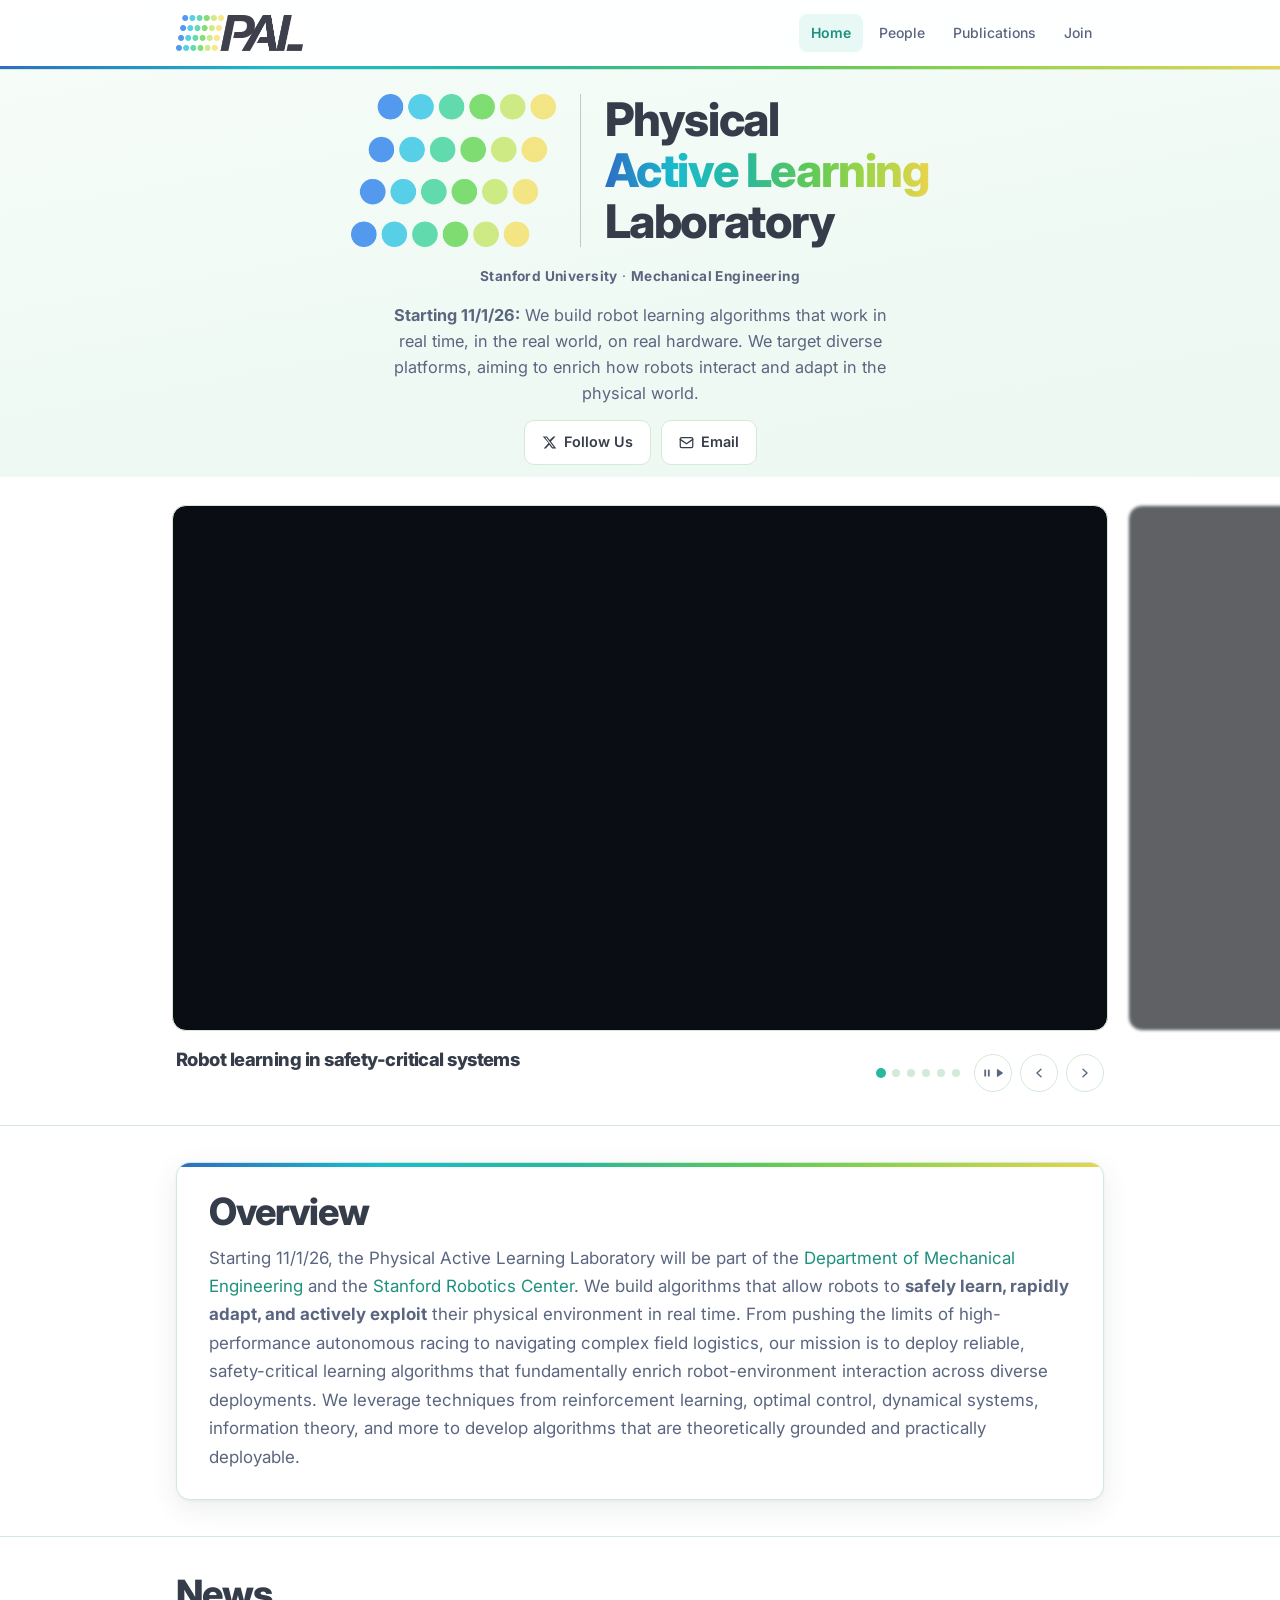
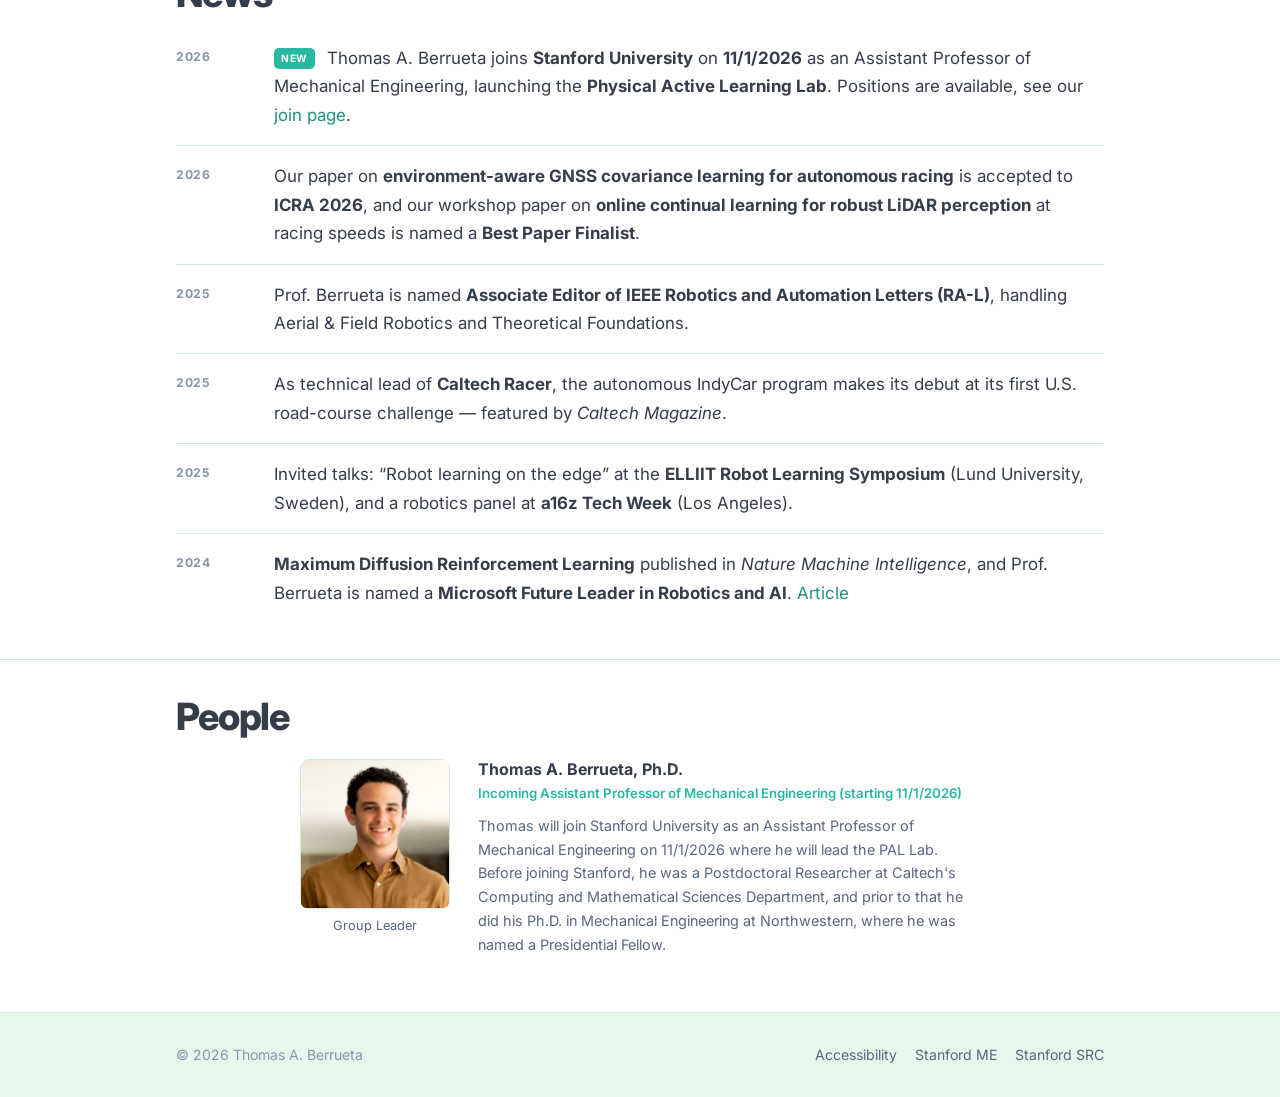
==== commit f79542dd: "change start date" ====
--- a/index.html
+++ b/index.html
@@ -64,7 +64,7 @@
             &middot;
             <a href="https://me.stanford.edu/" target="_blank" rel="noopener"><b>Mechanical Engineering</b></a>
           </p>
-          <p class="hero-tagline"><strong>Starting 1/1/27:</strong> We build robot learning algorithms that work in real time, in the real world, on real hardware. We target diverse platforms, aiming to enrich how robots interact and adapt in the physical world.</p>
+          <p class="hero-tagline"><strong>Starting 11/1/26:</strong> We build robot learning algorithms that work in real time, in the real world, on real hardware. We target diverse platforms, aiming to enrich how robots interact and adapt in the physical world.</p>
           <div class="btn-row">
             <a class="btn" href="https://x.com/StanfordPALLab" target="_blank" rel="noopener">
               <svg viewBox="0 0 24 24" fill="currentColor" width="15" height="15"><path d="M18.244 2.25h3.308l-7.227 8.26 8.502 11.24H16.17l-4.714-6.231-5.401 6.231H2.74l7.73-8.835L1.254 2.25H8.08l4.261 5.635 5.903-5.635zm-1.161 17.52h1.833L7.084 4.126H5.117z"/></svg>
@@ -187,7 +187,7 @@
         <div class="overview-card">
           <h2 class="section-title">Overview</h2>
           <p>
-            Starting 1/1/27, the Physical Active Learning Laboratory will be part of the
+            Starting 11/1/26, the Physical Active Learning Laboratory will be part of the
             <a href="https://me.stanford.edu/" target="_blank" rel="noopener">Department of Mechanical Engineering</a>
             and the <a href="https://src.stanford.edu/" target="_blank" rel="noopener">Stanford Robotics Center</a>.
             We build algorithms that allow robots to <b>safely learn, rapidly adapt, and actively exploit</b> their physical environment in real time. From pushing the limits of high-performance autonomous racing to navigating complex field logistics, our mission is to deploy reliable, safety-critical learning algorithms that fundamentally enrich robot-environment interaction across diverse deployments. We leverage techniques from reinforcement learning, optimal control, dynamical systems, information theory, and more to develop algorithms that are theoretically grounded and practically deployable.
@@ -205,7 +205,7 @@
             <span class="news-date">2026</span>
             <p class="news-body">
               <span class="news-tag">NEW</span>
-              Thomas A. Berrueta joins <strong>Stanford University</strong> on <strong>1/1/2027</strong> as an Assistant Professor of Mechanical Engineering, launching the <strong>Physical Active Learning Lab</strong>. Positions are available, see our <a href="join.html">join page</a>.
+              Thomas A. Berrueta joins <strong>Stanford University</strong> on <strong>11/1/2026</strong> as an Assistant Professor of Mechanical Engineering, launching the <strong>Physical Active Learning Lab</strong>. Positions are available, see our <a href="join.html">join page</a>.
             </p>
           </li>
           <li class="news-item">
@@ -255,8 +255,8 @@
           </div>
           <div class="pi-bio">
             <p class="pi-name">Thomas A. Berrueta, Ph.D.</p>
-            <p class="pi-role">Incoming Assistant Professor of Mechanical Engineering (starting 1/1/2027)</p>
-            <p class="pi-text">Thomas will join Stanford University as an Assistant Professor of Mechanical Engineering on 1/1/2027 where he will lead the PAL Lab. Before joining Stanford, he was a Postdoctoral Researcher at Caltech's Computing and Mathematical Sciences Department, and prior to that he did his Ph.D. in Mechanical Engineering at Northwestern, where he was named a Presidential Fellow.</p>
+            <p class="pi-role">Incoming Assistant Professor of Mechanical Engineering (starting 11/1/2026)</p>
+            <p class="pi-text">Thomas will join Stanford University as an Assistant Professor of Mechanical Engineering on 11/1/2026 where he will lead the PAL Lab. Before joining Stanford, he was a Postdoctoral Researcher at Caltech's Computing and Mathematical Sciences Department, and prior to that he did his Ph.D. in Mechanical Engineering at Northwestern, where he was named a Presidential Fellow.</p>
           </div>
         </a>
 
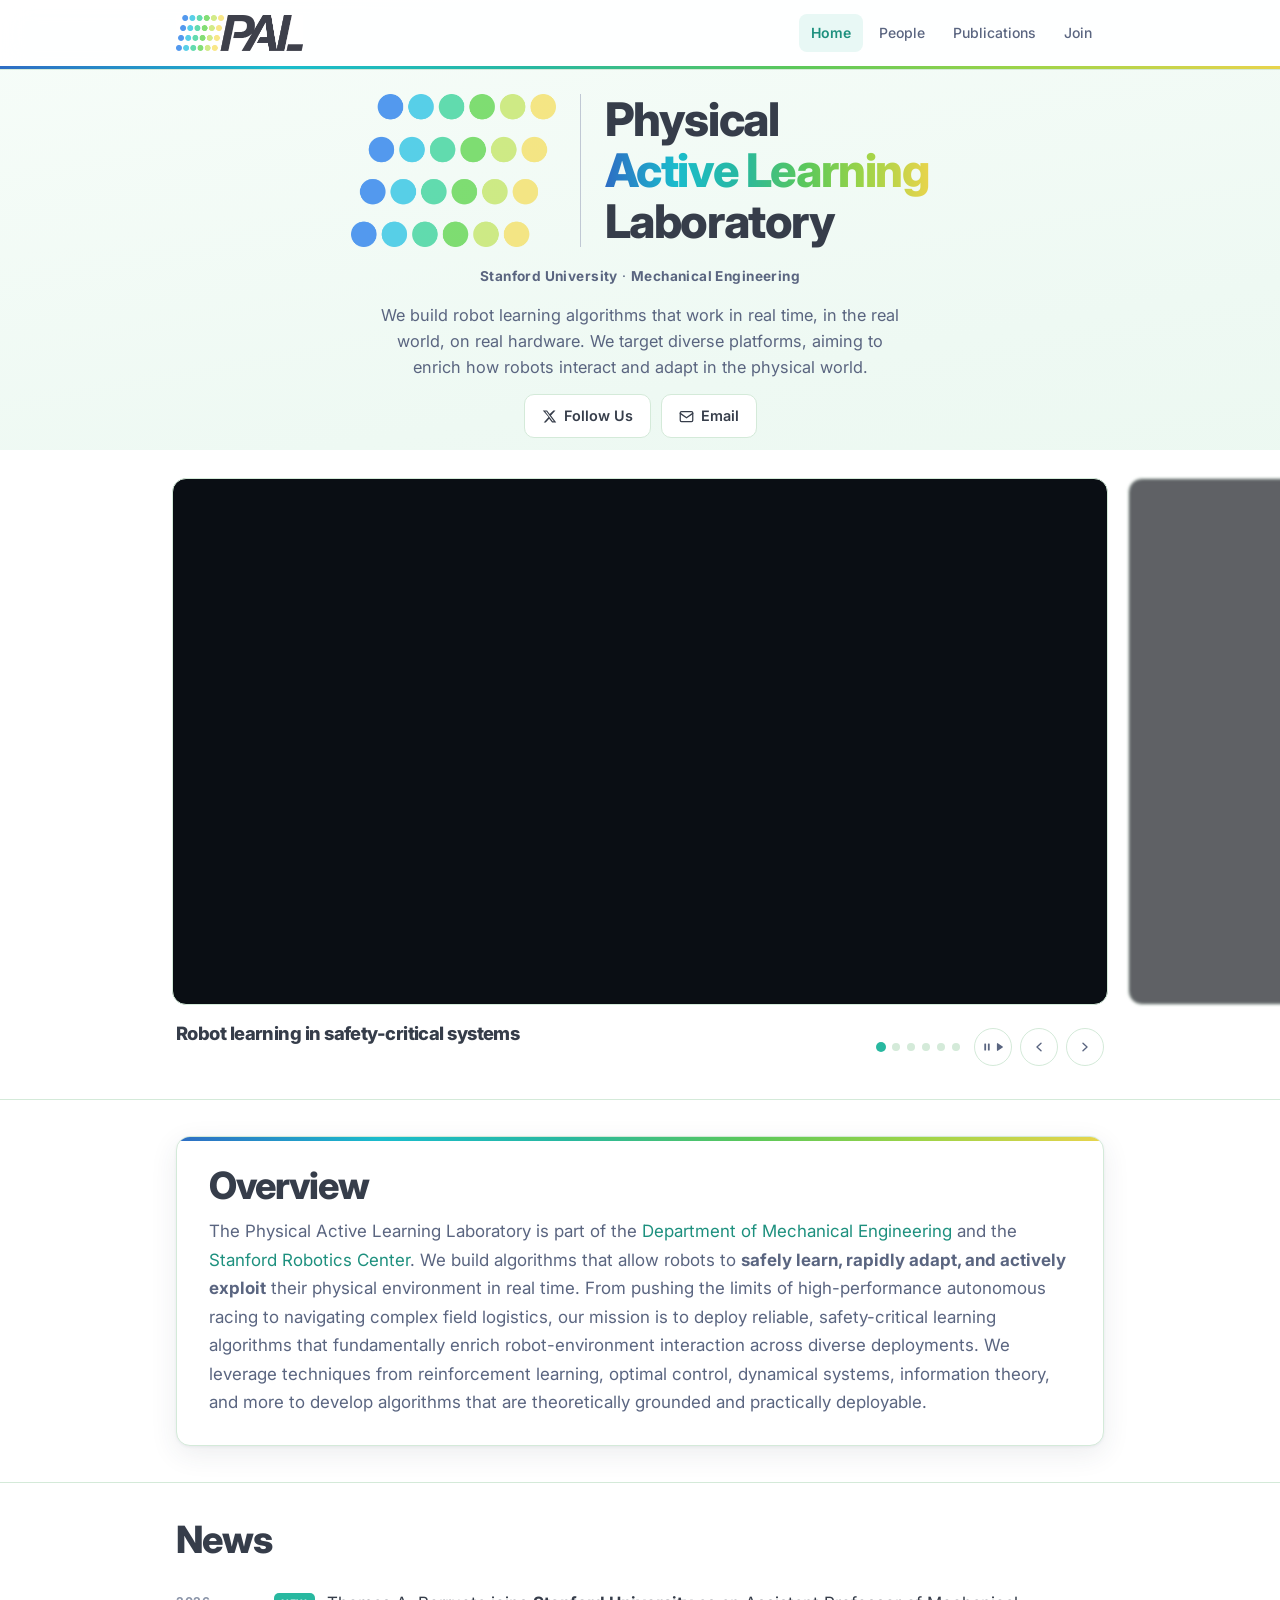
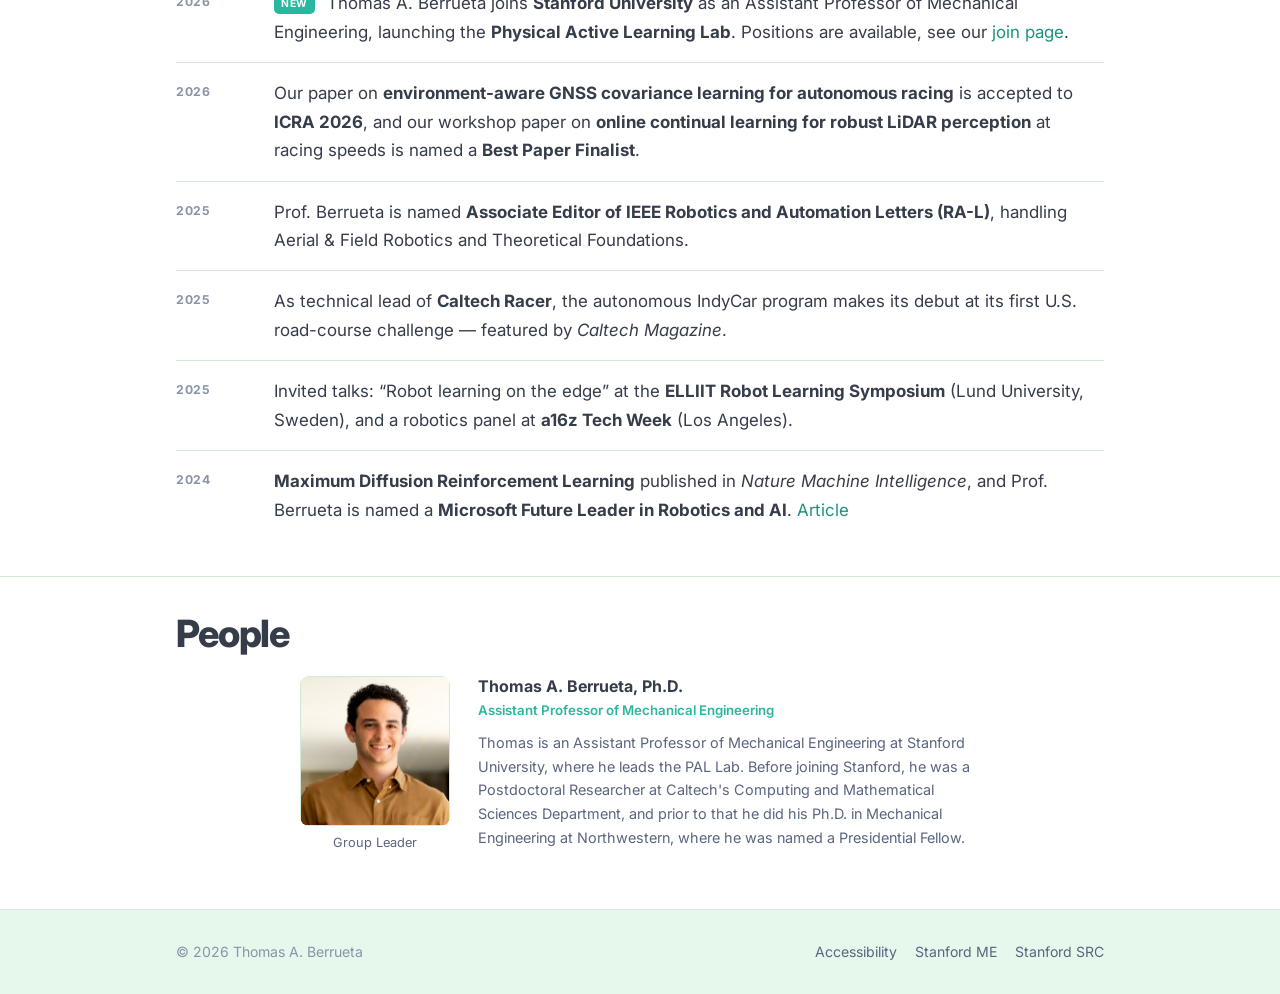
==== commit 598fc62a: "update website join date" ====
--- a/index.html
+++ b/index.html
@@ -64,7 +64,7 @@
             &middot;
             <a href="https://me.stanford.edu/" target="_blank" rel="noopener"><b>Mechanical Engineering</b></a>
           </p>
-          <p class="hero-tagline"><strong>Starting 11/1/26:</strong> We build robot learning algorithms that work in real time, in the real world, on real hardware. We target diverse platforms, aiming to enrich how robots interact and adapt in the physical world.</p>
+          <p class="hero-tagline">We build robot learning algorithms that work in real time, in the real world, on real hardware. We target diverse platforms, aiming to enrich how robots interact and adapt in the physical world.</p>
           <div class="btn-row">
             <a class="btn" href="https://x.com/StanfordPALLab" target="_blank" rel="noopener">
               <svg viewBox="0 0 24 24" fill="currentColor" width="15" height="15"><path d="M18.244 2.25h3.308l-7.227 8.26 8.502 11.24H16.17l-4.714-6.231-5.401 6.231H2.74l7.73-8.835L1.254 2.25H8.08l4.261 5.635 5.903-5.635zm-1.161 17.52h1.833L7.084 4.126H5.117z"/></svg>
@@ -187,7 +187,7 @@
         <div class="overview-card">
           <h2 class="section-title">Overview</h2>
           <p>
-            Starting 11/1/26, the Physical Active Learning Laboratory will be part of the
+            The Physical Active Learning Laboratory is part of the
             <a href="https://me.stanford.edu/" target="_blank" rel="noopener">Department of Mechanical Engineering</a>
             and the <a href="https://src.stanford.edu/" target="_blank" rel="noopener">Stanford Robotics Center</a>.
             We build algorithms that allow robots to <b>safely learn, rapidly adapt, and actively exploit</b> their physical environment in real time. From pushing the limits of high-performance autonomous racing to navigating complex field logistics, our mission is to deploy reliable, safety-critical learning algorithms that fundamentally enrich robot-environment interaction across diverse deployments. We leverage techniques from reinforcement learning, optimal control, dynamical systems, information theory, and more to develop algorithms that are theoretically grounded and practically deployable.
@@ -205,7 +205,7 @@
             <span class="news-date">2026</span>
             <p class="news-body">
               <span class="news-tag">NEW</span>
-              Thomas A. Berrueta joins <strong>Stanford University</strong> on <strong>11/1/2026</strong> as an Assistant Professor of Mechanical Engineering, launching the <strong>Physical Active Learning Lab</strong>. Positions are available, see our <a href="join.html">join page</a>.
+              Thomas A. Berrueta joins <strong>Stanford University</strong> as an Assistant Professor of Mechanical Engineering, launching the <strong>Physical Active Learning Lab</strong>. Positions are available, see our <a href="join.html">join page</a>.
             </p>
           </li>
           <li class="news-item">
@@ -255,8 +255,8 @@
           </div>
           <div class="pi-bio">
             <p class="pi-name">Thomas A. Berrueta, Ph.D.</p>
-            <p class="pi-role">Incoming Assistant Professor of Mechanical Engineering (starting 11/1/2026)</p>
-            <p class="pi-text">Thomas will join Stanford University as an Assistant Professor of Mechanical Engineering on 11/1/2026 where he will lead the PAL Lab. Before joining Stanford, he was a Postdoctoral Researcher at Caltech's Computing and Mathematical Sciences Department, and prior to that he did his Ph.D. in Mechanical Engineering at Northwestern, where he was named a Presidential Fellow.</p>
+            <p class="pi-role">Assistant Professor of Mechanical Engineering</p>
+            <p class="pi-text">Thomas is an Assistant Professor of Mechanical Engineering at Stanford University, where he leads the PAL Lab. Before joining Stanford, he was a Postdoctoral Researcher at Caltech's Computing and Mathematical Sciences Department, and prior to that he did his Ph.D. in Mechanical Engineering at Northwestern, where he was named a Presidential Fellow.</p>
           </div>
         </a>
 
